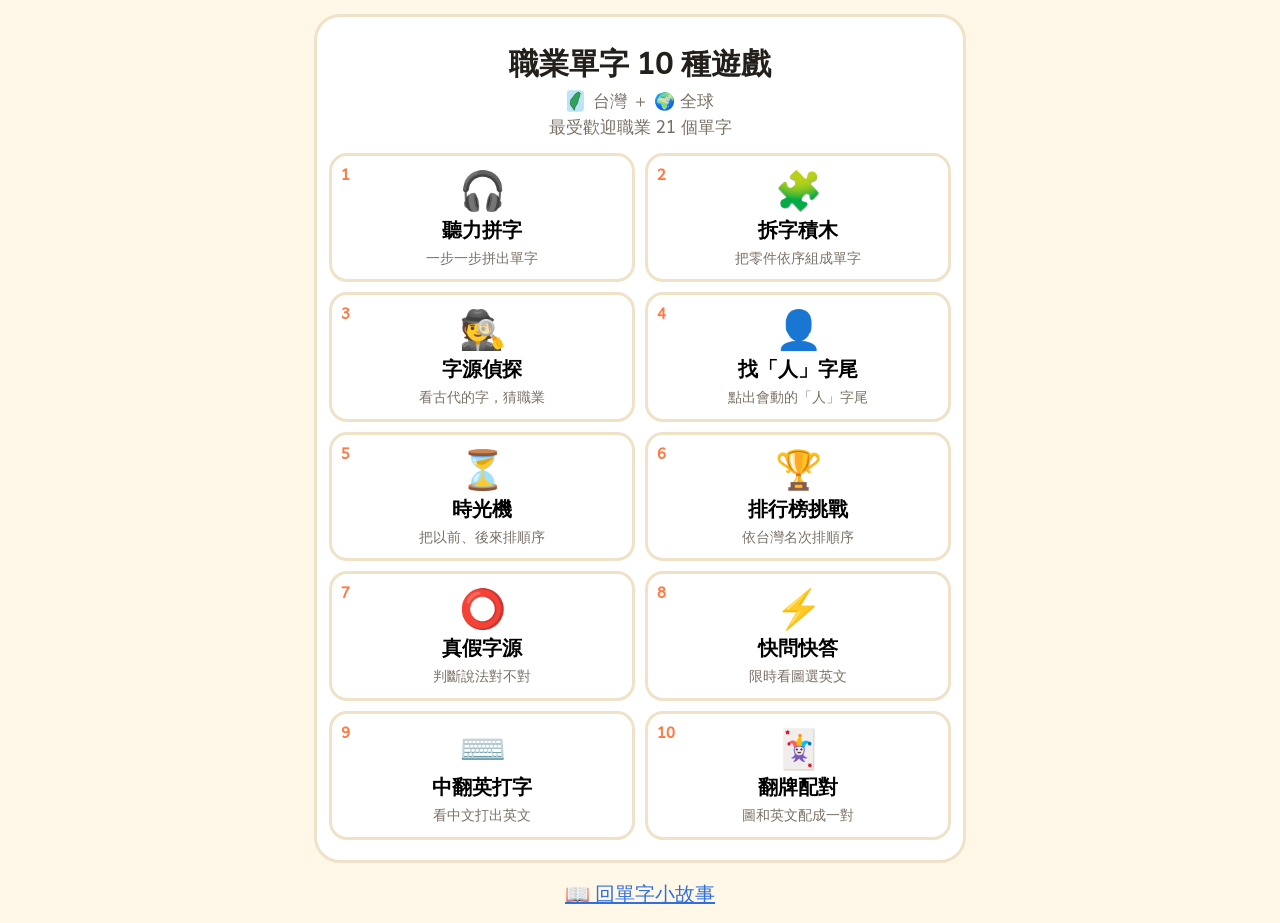
==== games.html @ 7ea319f2 "Add files via upload" ====
<!DOCTYPE html>
<html lang="zh-Hant-TW">
<head>
<meta charset="UTF-8">
<meta name="viewport" content="width=device-width, initial-scale=1">
<title>職業單字 10 種遊戲</title>
<style>
@font-face{font-family:'AndikaEmbed';src:url([data-uri]) format('woff2');font-display:block}
:root{--bg:#FFF7E8;--card:#fff;--ink:#23201C;--soft:#7A7166;--line:#F0E2C8;--hl:#FF7A45;--ok:#2FA35A;--no:#E0483E;--blue:#2F6FDE;
--oBg:#FFE3D6;--oIn:#B03A10;--gBg:#DCF0C8;--gIn:#2C6010;--bBg:#DCE8FB;--bIn:#1B4A9E}
*{box-sizing:border-box}
body{margin:0;background:var(--bg);color:var(--ink);font-family:'AndikaEmbed',"PingFang TC","Noto Sans TC","Microsoft JhengHei",sans-serif;-webkit-text-size-adjust:100%;overflow-x:hidden}
.app{max-width:680px;margin:0 auto;padding:14px}
.card{background:var(--card);border:3px solid var(--line);border-radius:26px;padding:16px 12px 20px;text-align:center}
h1{font-size:30px;margin:4px 0 2px}
.sub{font-size:17px;color:var(--soft);margin-bottom:14px;line-height:1.5}
.grid{display:grid;grid-template-columns:1fr 1fr;gap:10px}
.gi{display:flex;flex-direction:column;align-items:center;gap:3px;padding:12px 6px;border-radius:18px;border:3px solid var(--line);background:#fff;cursor:pointer;font-family:inherit;min-height:112px;position:relative}
.gi .ge{font-size:38px;line-height:1.1}
.gi .gt{font-size:20px;font-weight:700}
.gi .gd{font-size:14px;color:var(--soft);line-height:1.4}
.gi .gn{position:absolute;top:6px;left:9px;font-size:15px;font-weight:700;color:var(--hl)}
.bar{display:flex;justify-content:space-between;align-items:center;font-size:19px;color:var(--soft);margin-bottom:8px}
.bar b{color:var(--ok);font-size:23px}
.q{font-size:26px;font-weight:700;line-height:1.5;min-height:80px;display:flex;flex-direction:column;align-items:center;justify-content:center;gap:6px}
.big{font-size:clamp(62px,17vw,104px);line-height:1.15}
.en{font-family:'AndikaEmbed',sans-serif;font-size:clamp(30px,8vw,50px);line-height:1.3;word-break:break-word}
.ch{display:block;width:100%;font-family:'AndikaEmbed',sans-serif;font-size:30px;min-height:74px;border-radius:18px;border:3px solid var(--line);background:#fff;cursor:pointer;color:var(--ink);margin-top:10px;padding:8px}
.ch.ok{background:#DFF5E6;border-color:var(--ok);color:var(--ok)}
.ch.no{background:#FDE3E1;border-color:var(--no);animation:sh .4s}
@keyframes sh{25%{transform:translateX(-9px)}50%{transform:translateX(9px)}75%{transform:translateX(-5px)}}
.tiles{display:flex;flex-wrap:wrap;justify-content:center;gap:8px;margin-top:12px}
.t{font-family:'AndikaEmbed',sans-serif;font-size:30px;min-width:54px;min-height:62px;padding:4px 12px;border-radius:14px;border:3px solid var(--line);background:#fff;cursor:pointer;color:var(--ink)}
.t.used{opacity:.25}
.slot{min-height:70px;font-family:'AndikaEmbed',sans-serif;font-size:clamp(28px,7vw,44px);border-bottom:4px dashed var(--line);margin:6px 4px;padding:4px;word-break:break-word}
.b{font-size:22px;min-height:62px;padding:8px 20px;border-radius:16px;border:3px solid var(--line);background:#fff;cursor:pointer;font-family:inherit;margin:10px 5px 0}
.b.pri{background:var(--oBg);border-color:var(--hl);color:var(--oIn)}
.fx{position:fixed;top:-60px;font-size:38px;pointer-events:none;animation:fall 1.4s ease-in forwards;z-index:9}
@keyframes fall{to{transform:translateY(110vh) rotate(360deg)}}
.tw{display:inline-block;width:1.05em;height:1.32em;vertical-align:-.3em;border-radius:4px;background:url("data:image/svg+xml;utf8,<svg%20xmlns='http://www.w3.org/2000/svg'%20viewBox='0%200%20300%20380'><rect%20x='0'%20y='0'%20width='300'%20height='380'%20rx='46'%20fill='%23BCE4F6'/><polygon%20points='197,30%20208,35%20216,46%20241,57%20232,64%20225,71%20224,85%20227,96%20217,122%20206,148%20198,176%20193,204%20186,223%20182,237%20171,254%20163,267%20150,289%20138,312%20134,331%20133,350%20126,350%20119,345%20118,334%20113,325%20103,314%2094,303%2086,292%2078,282%2068,263%2061,246%2059,226%2062,204%2065,182%2069,166%2081,150%2091,138%20103,124%20119,105%20132,86%20146,68%20159,56%20169,49%20185,41'%20fill='%232FA35A'%20stroke='%2314532D'%20stroke-width='10'%20stroke-linejoin='round'/></svg>") center/contain no-repeat;margin-right:4px}
.hide{display:none!important}
.msg{font-size:24px;font-weight:700;min-height:40px;margin-top:10px}
.msg.g{color:var(--ok)}.msg.r{color:var(--no)}
.float{position:relative;height:330px;overflow:hidden;border-radius:18px;background:var(--bg);margin-top:10px}
.fw{position:absolute;font-family:'AndikaEmbed',sans-serif;font-size:26px;padding:6px 12px;border-radius:12px;background:#fff;border:3px solid var(--line);cursor:pointer;white-space:nowrap}
.fw.hit{background:#DFF5E6;border-color:var(--ok)}
.fw.miss{background:#FDE3E1;border-color:var(--no)}
.ord{display:flex;flex-direction:column;gap:8px;margin-top:10px}
.oc{font-size:22px;padding:12px;border-radius:16px;border:3px solid var(--line);background:#fff;cursor:pointer;text-align:left;font-family:inherit;display:flex;align-items:center;gap:10px}
.oc .n{font-size:20px;font-weight:700;color:var(--hl);min-width:28px}
.mem{display:grid;grid-template-columns:repeat(4,1fr);gap:8px;margin-top:10px}
.mc{aspect-ratio:3/4;border-radius:14px;border:3px solid var(--line);background:var(--oBg);font-size:26px;display:flex;align-items:center;justify-content:center;cursor:pointer;font-family:'AndikaEmbed',sans-serif;padding:2px;word-break:break-word;line-height:1.1}
.mc.up{background:#fff}
.mc.done{background:#DFF5E6;border-color:var(--ok);opacity:.55}
input[type=text]{font-family:'AndikaEmbed',sans-serif;font-size:30px;padding:10px;width:100%;border-radius:14px;border:3px solid var(--line);text-align:center}
.speed{display:flex;align-items:center;gap:10px;margin:14px auto 0;max-width:340px;font-size:28px}
#rate{flex:1;height:44px;accent-color:var(--hl)}
.timer{height:14px;border-radius:8px;background:var(--line);overflow:hidden;margin-top:8px}
.timer i{display:block;height:100%;background:var(--hl);width:100%}
button:focus-visible{outline:4px solid var(--blue);outline-offset:2px}
@media (prefers-reduced-motion:reduce){.fx{display:none}}
</style>
</head>
<body>
<main class="app">
  <section class="card" id="home">
    <h1>職業單字 10 種遊戲</h1>
    <div class="sub"><i class="tw"></i> 台灣 ＋ 🌍 全球<br>最受歡迎職業 21 個單字</div>
    <div class="grid" id="menu"></div>
  </section>

  <section class="card hide" id="play">
    <div class="bar"><button class="b" id="home2" style="min-height:46px;padding:4px 14px;font-size:17px;margin:0">☰ 回選單</button><span id="prog">1 / 10</span><span>⭐ <b id="sc">0</b></span></div>
    <div id="stage"></div>
    <div class="msg" id="msg"></div>
    <div class="speed"><span aria-hidden="true">🐢</span><input type="range" id="rate" min="0.5" max="1" step="0.1" value="0.8" aria-label="語速"><span aria-hidden="true">🐇</span></div>
  </section>
<div style="text-align:center;margin:14px auto 0"><a href="index.html" style="font-size:20px;color:#2F6FDE">📖 回單字小故事</a></div>
</main>
<script>const DATA={"J": [{"e": "professional athlete", "z": "職業運動員", "ic": "🏃", "tw": 1, "g": 5, "p": [["professional", "職業的"], ["athlete", "比賽的人"]], "o": ["希臘文 athlon", "獎品"]}, {"e": "esports player", "z": "電競選手", "ic": "🎮", "tw": 2, "g": 0, "p": [["esports", "電子競技"], ["play", "玩"], ["er", "的人"]], "o": ["現代英語 e + sports", "電子 + 運動"]}, {"e": "streamer", "z": "直播主", "ic": "📹", "tw": 3, "g": 0, "p": [["stream", "一直流"], ["er", "的人"]], "o": ["古英語 stream", "流動的水"]}, {"e": "doctor", "z": "醫師", "ic": "🩺", "tw": 4, "g": 1, "p": [["doct", "教"], ["or", "的人"]], "o": ["拉丁文 docere", "教"]}, {"e": "baker", "z": "麵包糕點師", "ic": "🍞", "tw": 5, "g": 0, "p": [["bak", "烤"], ["er", "的人"]], "o": ["古英語 bæcere", "烤東西的人"]}, {"e": "programmer", "z": "程式設計師", "ic": "💻", "tw": 6, "g": 4, "p": [["programm", "寫程式"], ["er", "的人"]], "o": ["希臘文 pro + graphein", "先 + 寫"]}, {"e": "painter", "z": "畫家", "ic": "🎨", "tw": 7, "g": 0, "p": [["paint", "畫"], ["er", "的人"]], "o": ["英語 paint", "畫"]}, {"e": "singer", "z": "歌手", "ic": "🎤", "tw": 8, "g": 0, "p": [["sing", "唱歌"], ["er", "的人"]], "o": ["英語 sing", "唱歌"]}, {"e": "computer engineer", "z": "電腦工程師", "ic": "🖥️", "tw": 9, "g": 0, "p": [["computer", "電腦"], ["engin", "機器"], ["eer", "的人"]], "o": ["英語 compute", "計算"]}, {"e": "hairstylist", "z": "髮型師", "ic": "✂️", "tw": 10, "g": 0, "p": [["hair", "頭髮"], ["styl", "造型"], ["ist", "的人"]], "o": ["英語 hair + style", "頭髮 + 造型"]}, {"e": "engineer", "z": "工程師", "ic": "👷", "tw": 0, "g": 1, "p": [["engin", "機器"], ["eer", "的人"]], "o": ["拉丁文 ingenium", "聰明的點子"]}, {"e": "business manager", "z": "企業經理", "ic": "💼", "tw": 0, "g": 2, "p": [["business", "生意"], ["manag", "管理"], ["er", "的人"]], "o": ["拉丁文 manus", "手"]}, {"e": "teacher", "z": "老師", "ic": "🧑‍🏫", "tw": 0, "g": 2, "p": [["teach", "教"], ["er", "的人"]], "o": ["古英語 tæcan", "指出、教"]}, {"e": "lawyer", "z": "律師", "ic": "⚖️", "tw": 0, "g": 4, "p": [["law", "法律"], ["yer", "的人"]], "o": ["中古英語 lawe", "法律"]}, {"e": "psychologist", "z": "心理師", "ic": "🧠", "tw": 0, "g": 5, "p": [["psycho", "心"], ["log", "學問"], ["ist", "的人"]], "o": ["希臘文 psykhe", "心、靈魂"]}, {"e": "nurse", "z": "護理師", "ic": "💉", "tw": 0, "g": 6, "p": [["nurse", "照顧的人"]], "o": ["拉丁文 nutrire", "餵奶、養育"]}, {"e": "designer", "z": "設計師", "ic": "🖌️", "tw": 0, "g": 7, "p": [["de", "畫出來"], ["sign", "記號"], ["er", "的人"]], "o": ["拉丁文 designare", "畫記號"]}, {"e": "police officer", "z": "警察", "ic": "👮", "tw": 0, "g": 7, "p": [["police", "警察"], ["offic", "工作"], ["er", "的人"]], "o": ["希臘文 polis", "城市"]}, {"e": "veterinarian", "z": "獸醫", "ic": "🐶", "tw": 0, "g": 8, "p": [["veterinari", "牛和馬"], ["an", "的人"]], "o": ["拉丁文 veterinae", "牛和馬"]}, {"e": "mechanic", "z": "汽車技師", "ic": "🔧", "tw": 0, "g": 8, "p": [["mechan", "機器"], ["ic", "的人"]], "o": ["希臘文 mekhane", "機器"]}, {"e": "architect", "z": "建築師", "ic": "🏛️", "tw": 0, "g": 10, "p": [["archi", "老大"], ["tect", "蓋房子"]], "o": ["希臘文 arkhi + tekton", "老大 + 蓋房子"]}], "TF": [["doct 的意思是「教」", 1, "doctor 來自拉丁文 docere，意思就是「教」。", 0], ["doctor 以前是「老師」的意思", 1, "拉丁文 doctor 本來指老師，約 1400 年才慢慢變成醫生。", 0], ["athlete 可以拆成 ath + lete", 0, "athlete 拆不開，要整個字記；它來自希臘文 athlon（獎品）。", 1], ["希臘文 athlon 的意思是「獎品」", 1, "為了拿獎品比賽的人，就是 athlete。", 0], ["police 來自希臘文「城市」polis", 1, "polis 是城市 → 管城市的事 → 後來指警察。", 0], ["bake 加 er 要留著 e，寫成 bakeer", 0, "bake 的 e 要去掉，寫成 baker。", 0], ["stream 的意思是「水流」", 1, "影片像水一樣一直流出來，所以叫 streamer。", 0], ["engineer 是 engine 加 er", 0, "engine 去掉 e 再加 eer，寫成 engineer。", 1], ["programmer 中間的 m 要寫兩個", 1, "program + m + er = programmer。", 0], ["teach 的意思是「教」", 1, "teach 來自古英語 tæcan，意思是指出來、教。", 0], ["veterinae 是拉丁文「牛和馬」", 1, "以前獸醫只幫拉車的牛馬看病。", 0], ["archi 的意思是「小弟」", 0, "archi 是「老大、首領」，architect 是蓋房子的老大。", 0], ["-er、-or、-ist 都表示「做這件事的人」", 1, "teacher、doctor、stylist 都是這樣來的。", 0], ["vet 是 veterinarian 的短說法", 1, "平常口語都說 vet。", 0], ["hairstylist 的 styl 來自 style", 1, "style 去掉 e，加上 ist。", 0], ["singer 是 sing 加 er", 1, "唱歌的人就是 singer。", 0], ["tect 的意思是「蓋房子」", 1, "來自希臘文 tekton，建造者、木匠。", 0], ["esports 的 e 代表「英語」", 0, "e 代表 electronic（電子的）。", 0], ["painter 是 paint 加 er", 1, "畫畫的人就是 painter。", 0], ["programmer 來自希臘文「先寫」", 1, "pro（向前）+ graphein（寫）。", 1], ["lawyer 是 law 加 yer", 1, "-yer 是 -ier 的另一種寫法，也表示「人」。", 1], ["psycho 的意思是「心」", 1, "希臘文 psykhē 是心、靈魂；古希臘人用蝴蝶代表它。", 0], ["nurse 可以拆成 nur + se", 0, "nurse 拆不開，要整個字記；它來自拉丁文 nutrire（餵奶、養育）。", 1], ["designer 的 sign 意思是「記號」", 1, "de（出來）+ sign（記號）= 畫出記號。", 1], ["manager 本來是「管馬的人」", 1, "義大利文 maneggiare 是「控制馬」，來自拉丁文 manus（手）。", 1], ["mechan 來自希臘文「機器」", 1, "希臘文 mēkhanē 是機器、工具。", 0]]};</script>
<script>
const $=id=>document.getElementById(id);
const J=DATA.J, TF=DATA.TF;
const WITHP=J.filter(j=>j.p), WITHO=J.filter(j=>j.o), ONEW=J.filter(j=>j.e.indexOf(' ')<0);
let sc=0,qi=0,total=10,G=null,timer=null,adv=false,queue=[];
function rate(){return Math.round(parseFloat($('rate').value)*10)/10}
function speak(t,w){try{speechSynthesis.cancel();const u=new SpeechSynthesisUtterance(t);u.lang='en-US';u.rate=rate()*(w?.9:1);if(w){u.pitch=.82;u.volume=.8}speechSynthesis.speak(u)}catch(e){}}
function sh(a){a=a.slice();for(let i=a.length-1;i>0;i--){const j=Math.floor(Math.random()*(i+1));[a[i],a[j]]=[a[j],a[i]]}return a}
function pick(a,n){return sh(a).slice(0,n)}
function conf(){const e=['⭐','🎉','✨','🌟'];for(let k=0;k<16;k++){const s=document.createElement('span');s.className='fx';s.textContent=e[k%4];s.style.left=Math.random()*100+'vw';s.style.animationDelay=(Math.random()*.4)+'s';document.body.appendChild(s);setTimeout(()=>s.remove(),1900)}}
function say(t,cls){$('msg').className='msg '+(cls||'');$('msg').innerHTML=t}
function why(t){$('msg').className='msg r';$('msg').innerHTML='<span style="font-size:20px;color:var(--ink);font-weight:400">💡 '+t+'</span>'}
function bump(){sc+=adv?3:1;$('sc').textContent=sc;conf()}
/* 答錯 → 幾題後再出現一次 */
function missed(key){if(queue.length<4&&!queue.some(q=>q.k===key)){queue.push({k:key,due:qi+3});if(total<G.n+4)total++;$('prog').innerHTML=lab()}}
function dueItem(pool,keyFn){const i=queue.findIndex(q=>q.due<=qi);if(i>-1){const q=queue.splice(i,1)[0];const it=pool.find(x=>keyFn(x)===q.k);if(it)return it}return null}
function lab(){return (qi+1)+' / '+total+'　'+(adv?'<b style="color:var(--hl)">進階 +3</b>':'<span style="color:var(--soft)">基本 +1</span>')}
function next(){qi++;if(qi>=total){finish()}else{adv=(qi%4===3);$('prog').innerHTML=lab();G.round()}}
function finish(){clearInterval(timer);$('stage').innerHTML='<div class="big">'+(sc>=total?'🏆':sc>=total*0.6?'👍':'💪')+'</div><div class="q">得到 '+sc+' ⭐</div><button class="b pri" onclick="start(G.id)">再玩一次</button><button class="b" onclick="home()">回選單</button>';say('');conf()}
function home(){clearInterval(timer);try{speechSynthesis.cancel()}catch(e){}$('play').classList.add('hide');$('home').classList.remove('hide')}
$('home2').addEventListener('click',home);

const GAMES=[
{id:0,ic:'🎧',t:'聽力拼字',d:'一步一步拼出單字',n:10,
 round(){
  const pool=ONEW.filter(j=>adv?j.e.length>=7:(qi<4?j.e.length<=6:j.e.length<=9));
  const j=dueItem(ONEW,x=>x.e)||pick(pool.length?pool:ONEW,1)[0];this.j=j;this.pos=0;this.wrong=0;this.err=false;
  $('stage').innerHTML='<div class="big">'+j.ic+'</div><div class="q">'+j.z+'</div><div class="slot" id="slot"></div>'+
   '<div id="scaf" style="font-size:19px;color:var(--soft);min-height:26px"></div><div class="tiles" id="tiles"></div>'+
   '<div><button class="b" id="again">🔊 再聽</button><button class="b" id="slow">🐢 慢慢聽</button>'+(adv?'':'<button class="b pri" id="hint">💡 給我一個字母</button>')+'</div>';
  const drawAll=()=>{$('slot').innerHTML=[...j.e].map((c,k)=>k<this.pos?'<span style="color:var(--ok)">'+c+'</span>':(c===' '?'&nbsp;':'<span style="color:var(--line)">_</span>')).join('');
   $('tiles').innerHTML=this.order.map((o,k)=>'<button class="t'+(o.done?' used':'')+'" data-i="'+k+'">'+o.c+'</button>').join('')};
  this.order=sh([...j.e].filter(c=>c!==' ')).map(c=>({c:c,done:false}));
  const mark=ch=>{const o=this.order.find(x=>!x.done&&x.c===ch);if(o)o.done=true};
  const adv2=()=>{if(j.e[this.pos]===' ')this.pos++};
  const fill=()=>{adv2();mark(j.e[this.pos]);speak(j.e[this.pos]);this.pos++;adv2();drawAll();check()};
  const check=()=>{if(this.pos>=j.e.length){if(!this.err)bump();setTimeout(()=>speak(j.e),420);say('拼好了！ '+j.e,'g');setTimeout(next,1800)}};
  drawAll();speak(j.e);
  $('again').onclick=()=>speak(j.e);
  $('slow').onclick=()=>{const r=$('rate').value;$('rate').value=0.5;speak(j.e);$('rate').value=r};
  if($('hint'))$('hint').onclick=()=>fill();
  $('tiles').onclick=ev=>{const b=ev.target.closest('.t');if(!b)return;const o=this.order[+b.dataset.i];if(o.done)return;adv2();
   if(o.c===j.e[this.pos]){o.done=true;speak(o.c);this.pos++;this.wrong=0;adv2();drawAll();say('對！','g');check()}
   else{b.classList.add('no');setTimeout(()=>b.classList.remove('no'),400);this.wrong++;
    if(!this.err){this.err=true;missed(j.e)}
    why('第 '+(this.pos+1)+' 個字母不是 <b>'+o.c+'</b>，再聽一次 🔊');speak(j.e);
    if(this.wrong>=2&&!adv){this.wrong=0;setTimeout(fill,600)}}}}},

{id:1,ic:'🧩',t:'拆字積木',d:'把零件依序組成單字',n:10,
 round(){const j=dueItem(WITHP,x=>x.e)||pick(WITHP.filter(x=>adv?x.p.length>2:x.p.length<=2).length?WITHP.filter(x=>adv?x.p.length>2:x.p.length<=2):WITHP,1)[0];
  this.j=j;this.pos=0;this.err=false;
  $('stage').innerHTML='<div class="big">'+j.ic+'</div><div class="q">'+j.z+'</div><div class="slot" id="slot"></div><div class="tiles" id="tiles"></div>';
  $('tiles').innerHTML=sh(j.p.map((p,k)=>[p,k])).map(([p,k])=>'<button class="t" data-k="'+k+'"><span>'+p[0]+'</span>'+(adv?'':'<br><span style="font-size:16px;color:var(--soft)">'+p[1]+'</span>')+'</button>').join('');
  $('tiles').onclick=ev=>{const b=ev.target.closest('.t');if(!b||b.classList.contains('used'))return;const k=+b.dataset.k;
   if(k===this.pos){b.classList.add('used');speak(j.p[this.pos][0],this.pos>0);this.pos++;
    $('slot').textContent=j.p.slice(0,this.pos).map(x=>x[0]).join('');
    if(this.pos===j.p.length){if(!this.err)bump();$('slot').textContent=j.e;setTimeout(()=>speak(j.e),450);say('組好了！','g');setTimeout(next,1700)}}
   else{b.classList.add('no');setTimeout(()=>b.classList.remove('no'),400);if(!this.err){this.err=true;missed(j.e)}
    why('順序不對。現在要放的是「'+j.p[this.pos][1]+'」的零件；「的人」永遠放最後。')}}}},

{id:2,ic:'🕵️',t:'字源偵探',d:'看古代的字，猜職業',n:10,
 round(){const j=dueItem(WITHO,x=>x.e)||pick(WITHO,1)[0];const o=pick(J.filter(x=>x.e!==j.e),adv?3:2);this.err=false;
  $('stage').innerHTML='<div class="big">📜</div><div class="q">'+j.o[0]+'<br>意思是「'+j.o[1]+'」<br><span style="font-size:20px;color:var(--soft)">變成哪個職業？</span></div><div id="ops"></div>';
  $('ops').innerHTML=sh([j,...o]).map(x=>'<button class="ch" data-e="'+x.e+'">'+x.ic+' '+x.e+'</button>').join('');
  $('ops').onclick=ev=>{const b=ev.target.closest('.ch');if(!b)return;const x=J.find(y=>y.e===b.dataset.e);
   if(x.e===j.e){b.classList.add('ok');if(!this.err)bump();speak(j.e);say('偵探成功！','g');setTimeout(next,1400)}
   else{b.classList.add('no');if(!this.err){this.err=true;missed(j.e)}
    why('<b>'+x.e+'</b> 是「'+x.z+'」'+(x.o?'，它來自 '+x.o[0]:'')+'，不是這一題的答案。')}}}},

{id:3,ic:'👤',t:'找「人」字尾',d:'點出會動的「人」字尾',n:10,
 round(){const good=pick(['er','or','ist','an','eer','yer'],adv?4:3),bad=pick(['ing','ed','ly','est','ful','ness'],adv?4:3);
  const all=sh(good.map(x=>[x,1]).concat(bad.map(x=>[x,0])));this.err=false;
  $('stage').innerHTML='<div class="q">點出「人」的字尾<br><span style="font-size:19px;color:var(--soft)">-er -or -ist -an -eer -yer</span></div><div class="float" id="fl"></div><div class="timer"><i id="tb"></i></div>';
  const fl=$('fl');let left=good.length,t=100;
  all.forEach(([w,g],k)=>{const el=document.createElement('button');el.className='fw';el.textContent=w;
   el.style.left=(6+Math.random()*60)+'%';el.style.top=(4+k*11.5)+'%';fl.appendChild(el);
   let d=(Math.random()>.5?1:-1)*(adv?0.45:0.28),x=parseFloat(el.style.left);
   el._iv=setInterval(()=>{x+=d;if(x<3||x>70)d=-d;el.style.left=x+'%'},40);
   el.onclick=()=>{if(el.classList.contains('hit'))return;
    if(g){el.classList.add('hit');speak(w,1);left--;say('找到了！','g');
     if(!left){if(!this.err)bump();clearInterval(timer);fl.querySelectorAll('.fw').forEach(e=>clearInterval(e._iv));say('全找到了！','g');setTimeout(next,1200)}}
    else{el.classList.add('miss');if(!this.err){this.err=true;missed('suffix')}
     why('<b>-'+w+'</b> 不是「人」。-ed、-ing、-ly、-ful 是動作或樣子；只有 -er、-or、-ist、-an、-eer、-yer 才是人。');
     setTimeout(()=>el.classList.remove('miss'),600)}}});
  clearInterval(timer);timer=setInterval(()=>{t-=adv?1.8:1.2;$('tb').style.width=Math.max(0,t)+'%';
   if(t<=0){clearInterval(timer);fl.querySelectorAll('.fw').forEach(e=>clearInterval(e._iv));why('時間到，還有沒找到的「人」字尾。');setTimeout(next,1400)}},100)}},

{id:4,ic:'⏳',t:'時光機',d:'把以前、後來排順序',n:10,
 round(){const j=dueItem(WITHO,x=>x.e)||pick(WITHO,1)[0];this.j=j;this.err=false;
  const steps=[['📜',(adv?'':'以前：')+j.o[0]+' ＝ '+j.o[1]],['🔤',(adv?'':'後來：')+'變成英文 '+j.e],[j.ic,(adv?'':'現在：')+j.z]];
  this.need=0;
  $('stage').innerHTML='<div class="q">從最早點到最晚</div><div class="ord" id="ord"></div>';
  $('ord').innerHTML=sh([0,1,2]).map(k=>'<button class="oc" data-k="'+k+'"><span class="n">?</span><span style="font-size:30px">'+steps[k][0]+'</span><span>'+steps[k][1]+'</span></button>').join('');
  $('ord').onclick=ev=>{const b=ev.target.closest('.oc');if(!b||b.disabled)return;
   if(+b.dataset.k===this.need){b.querySelector('.n').textContent=(this.need+1);b.style.borderColor='var(--ok)';b.style.background='#DFF5E6';b.disabled=true;this.need++;
    if(this.need===3){if(!this.err)bump();speak(j.e);say('順序正確！','g');setTimeout(next,1400)}}
   else{b.classList.add('no');setTimeout(()=>b.classList.remove('no'),400);if(!this.err){this.err=true;missed(j.e)}
    why('順序是：先有古代的字（'+j.o[0]+'），再變成英文（'+j.e+'），最後才是現在的職業（'+j.z+'）。')}}}},

{id:5,ic:'🏆',t:'排行榜挑戰',d:'依台灣名次排順序',n:10,
 round(){const n=adv?4:3;const three=pick(J.filter(x=>x.tw),n).sort((a,b)=>a.tw-b.tw);this.three=three;this.need=0;this.err=false;
  $('stage').innerHTML='<div class="q"><i class="tw"></i> 台灣小學生最喜歡<br><span style="font-size:19px;color:var(--soft)">從第 1 名開始點</span></div><div class="ord" id="ord"></div>';
  $('ord').innerHTML=sh(three).map(x=>'<button class="oc" data-e="'+x.e+'"><span class="n">?</span><span style="font-size:30px">'+x.ic+'</span><span>'+x.z+'<br><span style="font-size:17px;color:var(--soft)">'+x.e+'</span></span></button>').join('');
  $('ord').onclick=ev=>{const b=ev.target.closest('.oc');if(!b||b.disabled)return;const x=J.find(y=>y.e===b.dataset.e);
   if(x.e===this.three[this.need].e){b.querySelector('.n').textContent='第'+x.tw;b.style.borderColor='var(--ok)';b.style.background='#DFF5E6';b.disabled=true;speak(x.e);this.need++;
    if(this.need===n){if(!this.err)bump();say('排對了！','g');setTimeout(next,1400)}}
   else{b.classList.add('no');setTimeout(()=>b.classList.remove('no'),400);if(!this.err){this.err=true;missed(this.three[0].e)}
    why(x.z+' 是第 '+x.tw+' 名，'+this.three[this.need].z+'（第 '+this.three[this.need].tw+' 名）比較前面。')}}}},

{id:6,ic:'⭕',t:'真假字源',d:'判斷說法對不對',n:10,
 round(){const pool=TF.filter(q=>adv?q[3]===1:q[3]===0);
  const q=dueItem(TF,x=>x[0])||pick(pool.length?pool:TF,1)[0];this.err=false;
  $('stage').innerHTML='<div class="big">🤔</div><div class="q">'+q[0]+'</div><div id="ops"><button class="ch" data-v="1">⭕ 對</button><button class="ch" data-v="0">❌ 錯</button></div>';
  $('ops').onclick=ev=>{const b=ev.target.closest('.ch');if(!b)return;
   if(+b.dataset.v===q[1]){b.classList.add('ok');if(!this.err)bump();say('答對了！<br><span style="font-size:20px;font-weight:400;color:var(--ink)">'+q[2]+'</span>','g');setTimeout(next,2200)}
   else{b.classList.add('no');if(!this.err){this.err=true;missed(q[0])}
    why('正確答案是「'+(q[1]?'對':'錯')+'」。'+q[2])}}}},

{id:7,ic:'⚡',t:'快問快答',d:'限時看圖選英文',n:20,
 round(){const j=dueItem(J,x=>x.e)||pick(J,1)[0],o=pick(J.filter(x=>x.e!==j.e),adv?3:2);let t=100;this.err=false;
  $('stage').innerHTML='<div class="big">'+j.ic+'</div><div class="q">'+j.z+'</div><div id="ops"></div><div class="timer"><i id="tb"></i></div>';
  $('ops').innerHTML=sh([j,...o]).map(x=>'<button class="ch" data-e="'+x.e+'">'+x.e+'</button>').join('');
  clearInterval(timer);timer=setInterval(()=>{t-=adv?3.2:1.8;$('tb').style.width=Math.max(0,t)+'%';
   if(t<=0){clearInterval(timer);missed(j.e);why('時間到，'+j.z+' 是 <b>'+j.e+'</b>。');setTimeout(next,1600)}},100);
  $('ops').onclick=ev=>{const b=ev.target.closest('.ch');if(!b)return;clearInterval(timer);const x=J.find(y=>y.e===b.dataset.e);
   if(x.e===j.e){b.classList.add('ok');bump();speak(j.e);say('快又準！','g');setTimeout(next,1100)}
   else{b.classList.add('no');missed(j.e);why('<b>'+x.e+'</b> 是「'+x.z+'」；'+j.z+' 要選 <b>'+j.e+'</b>。');setTimeout(next,2300)}}}},

{id:8,ic:'⌨️',t:'中翻英打字',d:'看中文打出英文',n:10,
 round(){const pool=ONEW.filter(j=>adv?j.e.length>=8:j.e.length<=7);
  const j=dueItem(ONEW,x=>x.e)||pick(pool.length?pool:ONEW,1)[0];
  $('stage').innerHTML='<div class="big">'+j.ic+'</div><div class="q">'+j.z+'</div><input type="text" id="tin" autocomplete="off" autocapitalize="off" spellcheck="false"><div><button class="b pri" id="go">送出</button>'+(adv?'':'<button class="b" id="hint">💡 提示</button><button class="b" id="lis">🔊 聽</button>')+'</div>';
  const go=()=>{const v=$('tin').value.trim().toLowerCase();
   if(v===j.e){bump();speak(j.e);say('拼對了！','g');setTimeout(next,1300)}
   else{missed(j.e);let i=0;while(i<v.length&&v[i]===j.e[i])i++;
    why('正確是 <b>'+j.e+'</b>。你從第 '+(i+1)+' 個字母開始不一樣。');setTimeout(next,2600)}};
  $('go').onclick=go;$('tin').onkeydown=e=>{if(e.key==='Enter')go()};
  if($('hint'))$('hint').onclick=()=>{say('開頭是 '+j.e.slice(0,Math.ceil(j.e.length/2))+'…');speak(j.e)};
  if($('lis'))$('lis').onclick=()=>speak(j.e);
  $('tin').focus()}},

{id:9,ic:'🃏',t:'翻牌配對',d:'圖和英文配成一對',n:1,
 round(){const num=6;const six=pick(J,num);let cards=sh(six.map(j=>({k:j.e,f:j.ic,t:'ic'})).concat(six.map(j=>({k:j.e,f:j.e,t:'en'}))));
  this.open=[];this.done=0;
  $('stage').innerHTML='<div class="q">找出 '+num+' 對</div><div class="mem" id="mem"></div>';
  $('mem').innerHTML=cards.map((c,k)=>'<button class="mc" data-k="'+k+'">?</button>').join('');
  $('mem').onclick=ev=>{const b=ev.target.closest('.mc');if(!b||b.classList.contains('done')||b.classList.contains('up')||this.open.length>1)return;
   const c=cards[+b.dataset.k];b.classList.add('up');b.innerHTML='<span style="font-size:'+(c.t==='ic'?'30px':'15px')+'">'+c.f+'</span>';
   if(c.t==='en')speak(c.f);this.open.push([b,c]);
   if(this.open.length===2){const[[b1,c1],[b2,c2]]=this.open;
    if(c1.k===c2.k&&c1.t!==c2.t){b1.classList.add('done');b2.classList.add('done');this.open=[];this.done++;sc++;$('sc').textContent=sc;say('配對成功！','g');
     if(this.done===num){conf();say('全部配對完成！','g');setTimeout(()=>{total=sc;finish()},1300)}}
    else{const j1=J.find(x=>x.e===c1.k),j2=J.find(x=>x.e===c2.k);
     why('這兩張不是一對：'+j1.ic+' 是 <b>'+j1.e+'</b>（'+j1.z+'），'+j2.ic+' 是 <b>'+j2.e+'</b>（'+j2.z+'）。');
     setTimeout(()=>{[b1,b2].forEach(x=>{x.classList.remove('up');x.textContent='?'});this.open=[]},1600)}}}}}
];

$('menu').innerHTML=GAMES.map((g,k)=>'<button class="gi" data-k="'+k+'"><span class="gn">'+(k+1)+'</span><span class="ge">'+g.ic+'</span><span class="gt">'+g.t+'</span><span class="gd">'+g.d+'</span></button>').join('');
$('menu').onclick=ev=>{const b=ev.target.closest('.gi');if(b)start(+b.dataset.k)};
function start(k){G=GAMES[k];sc=0;qi=0;total=G.n;queue=[];adv=false;
 $('home').classList.add('hide');$('play').classList.remove('hide');
 $('sc').textContent=0;$('prog').innerHTML=(G.n>1?lab():'配對');say('');G.round()}
</script>
</body>
</html>
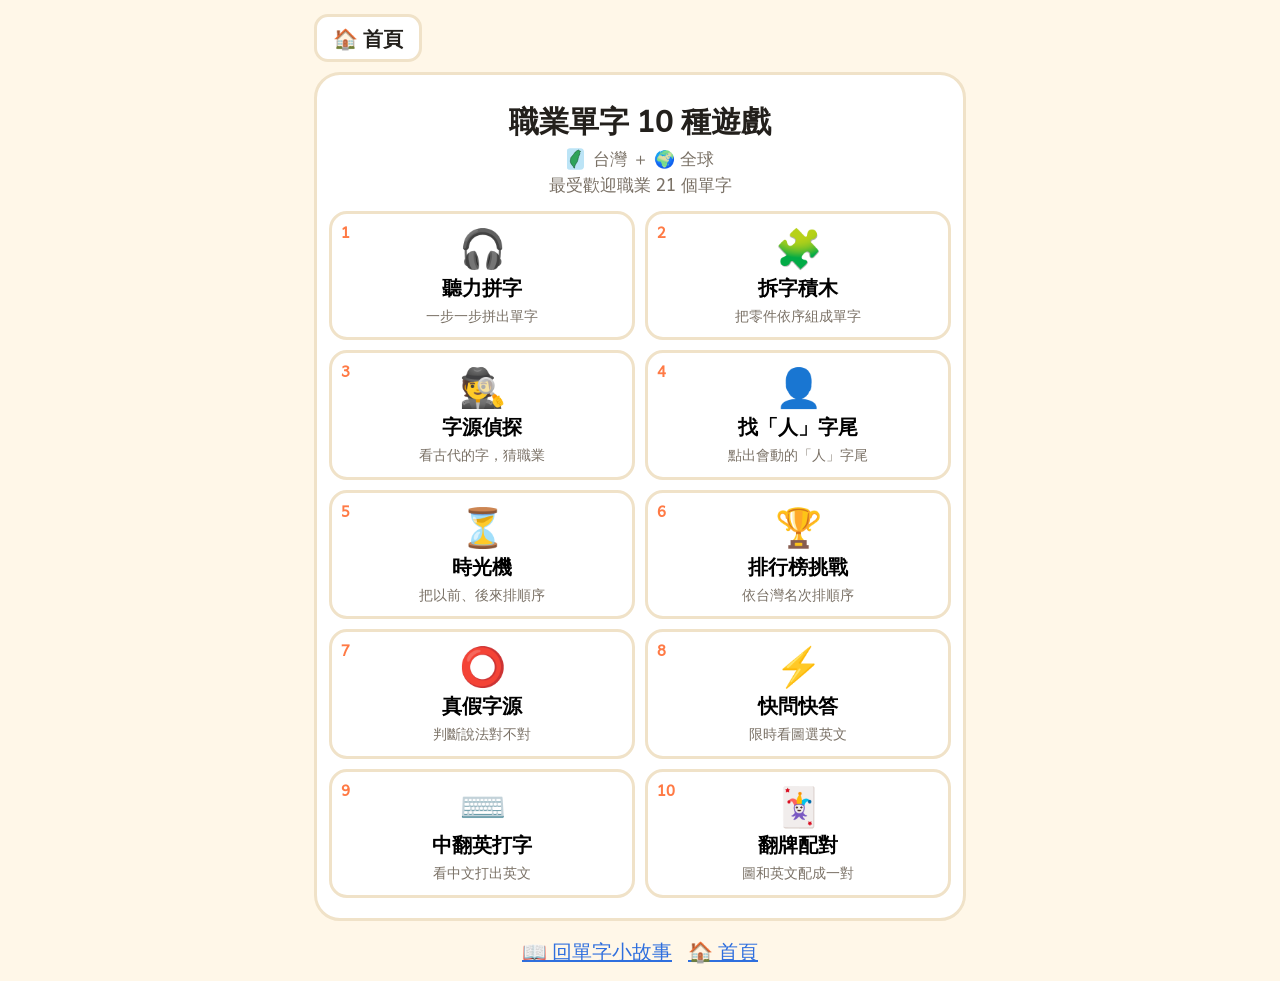
==== commit 9861fdf7: "新增主題式首頁：挑戰、單字卡、遊戲、大人榜單一點就開始 - index.html 改成首頁（_build_home.js 從 story.html、games.html 產生） - 原本的單字小故事改" ====
--- a/games.html
+++ b/games.html
@@ -59,10 +59,12 @@
 .timer i{display:block;height:100%;background:var(--hl);width:100%}
 button:focus-visible{outline:4px solid var(--blue);outline-offset:2px}
 @media (prefers-reduced-motion:reduce){.fx{display:none}}
+.homeln{display:inline-flex;align-items:center;min-height:48px;padding:0 16px;margin-bottom:10px;border-radius:14px;border:3px solid var(--line);background:#fff;color:var(--ink);font-size:20px;font-weight:700;text-decoration:none}
 </style>
 </head>
 <body>
 <main class="app">
+<a class="homeln" href="index.html">🏠 首頁</a>
   <section class="card" id="home">
     <h1>職業單字 10 種遊戲</h1>
     <div class="sub"><i class="tw"></i> 台灣 ＋ 🌍 全球<br>最受歡迎職業 21 個單字</div>
@@ -75,7 +77,7 @@
     <div class="msg" id="msg"></div>
     <div class="speed"><span aria-hidden="true">🐢</span><input type="range" id="rate" min="0.5" max="1" step="0.1" value="0.8" aria-label="語速"><span aria-hidden="true">🐇</span></div>
   </section>
-<div style="text-align:center;margin:14px auto 0"><a href="index.html" style="font-size:20px;color:#2F6FDE">📖 回單字小故事</a></div>
+<div style="text-align:center;margin:14px auto 0"><a href="story.html" style="font-size:20px;color:#2F6FDE">📖 回單字小故事</a>　<a href="index.html" style="font-size:20px;color:#2F6FDE">🏠 首頁</a></div>
 </main>
 <script>const DATA={"J": [{"e": "professional athlete", "z": "職業運動員", "ic": "🏃", "tw": 1, "g": 5, "p": [["professional", "職業的"], ["athlete", "比賽的人"]], "o": ["希臘文 athlon", "獎品"]}, {"e": "esports player", "z": "電競選手", "ic": "🎮", "tw": 2, "g": 0, "p": [["esports", "電子競技"], ["play", "玩"], ["er", "的人"]], "o": ["現代英語 e + sports", "電子 + 運動"]}, {"e": "streamer", "z": "直播主", "ic": "📹", "tw": 3, "g": 0, "p": [["stream", "一直流"], ["er", "的人"]], "o": ["古英語 stream", "流動的水"]}, {"e": "doctor", "z": "醫師", "ic": "🩺", "tw": 4, "g": 1, "p": [["doct", "教"], ["or", "的人"]], "o": ["拉丁文 docere", "教"]}, {"e": "baker", "z": "麵包糕點師", "ic": "🍞", "tw": 5, "g": 0, "p": [["bak", "烤"], ["er", "的人"]], "o": ["古英語 bæcere", "烤東西的人"]}, {"e": "programmer", "z": "程式設計師", "ic": "💻", "tw": 6, "g": 4, "p": [["programm", "寫程式"], ["er", "的人"]], "o": ["希臘文 pro + graphein", "先 + 寫"]}, {"e": "painter", "z": "畫家", "ic": "🎨", "tw": 7, "g": 0, "p": [["paint", "畫"], ["er", "的人"]], "o": ["英語 paint", "畫"]}, {"e": "singer", "z": "歌手", "ic": "🎤", "tw": 8, "g": 0, "p": [["sing", "唱歌"], ["er", "的人"]], "o": ["英語 sing", "唱歌"]}, {"e": "computer engineer", "z": "電腦工程師", "ic": "🖥️", "tw": 9, "g": 0, "p": [["computer", "電腦"], ["engin", "機器"], ["eer", "的人"]], "o": ["英語 compute", "計算"]}, {"e": "hairstylist", "z": "髮型師", "ic": "✂️", "tw": 10, "g": 0, "p": [["hair", "頭髮"], ["styl", "造型"], ["ist", "的人"]], "o": ["英語 hair + style", "頭髮 + 造型"]}, {"e": "engineer", "z": "工程師", "ic": "👷", "tw": 0, "g": 1, "p": [["engin", "機器"], ["eer", "的人"]], "o": ["拉丁文 ingenium", "聰明的點子"]}, {"e": "business manager", "z": "企業經理", "ic": "💼", "tw": 0, "g": 2, "p": [["business", "生意"], ["manag", "管理"], ["er", "的人"]], "o": ["拉丁文 manus", "手"]}, {"e": "teacher", "z": "老師", "ic": "🧑‍🏫", "tw": 0, "g": 2, "p": [["teach", "教"], ["er", "的人"]], "o": ["古英語 tæcan", "指出、教"]}, {"e": "lawyer", "z": "律師", "ic": "⚖️", "tw": 0, "g": 4, "p": [["law", "法律"], ["yer", "的人"]], "o": ["中古英語 lawe", "法律"]}, {"e": "psychologist", "z": "心理師", "ic": "🧠", "tw": 0, "g": 5, "p": [["psycho", "心"], ["log", "學問"], ["ist", "的人"]], "o": ["希臘文 psykhe", "心、靈魂"]}, {"e": "nurse", "z": "護理師", "ic": "💉", "tw": 0, "g": 6, "p": [["nurse", "照顧的人"]], "o": ["拉丁文 nutrire", "餵奶、養育"]}, {"e": "designer", "z": "設計師", "ic": "🖌️", "tw": 0, "g": 7, "p": [["de", "畫出來"], ["sign", "記號"], ["er", "的人"]], "o": ["拉丁文 designare", "畫記號"]}, {"e": "police officer", "z": "警察", "ic": "👮", "tw": 0, "g": 7, "p": [["police", "警察"], ["offic", "工作"], ["er", "的人"]], "o": ["希臘文 polis", "城市"]}, {"e": "veterinarian", "z": "獸醫", "ic": "🐶", "tw": 0, "g": 8, "p": [["veterinari", "牛和馬"], ["an", "的人"]], "o": ["拉丁文 veterinae", "牛和馬"]}, {"e": "mechanic", "z": "汽車技師", "ic": "🔧", "tw": 0, "g": 8, "p": [["mechan", "機器"], ["ic", "的人"]], "o": ["希臘文 mekhane", "機器"]}, {"e": "architect", "z": "建築師", "ic": "🏛️", "tw": 0, "g": 10, "p": [["archi", "老大"], ["tect", "蓋房子"]], "o": ["希臘文 arkhi + tekton", "老大 + 蓋房子"]}], "TF": [["doct 的意思是「教」", 1, "doctor 來自拉丁文 docere，意思就是「教」。", 0], ["doctor 以前是「老師」的意思", 1, "拉丁文 doctor 本來指老師，約 1400 年才慢慢變成醫生。", 0], ["athlete 可以拆成 ath + lete", 0, "athlete 拆不開，要整個字記；它來自希臘文 athlon（獎品）。", 1], ["希臘文 athlon 的意思是「獎品」", 1, "為了拿獎品比賽的人，就是 athlete。", 0], ["police 來自希臘文「城市」polis", 1, "polis 是城市 → 管城市的事 → 後來指警察。", 0], ["bake 加 er 要留著 e，寫成 bakeer", 0, "bake 的 e 要去掉，寫成 baker。", 0], ["stream 的意思是「水流」", 1, "影片像水一樣一直流出來，所以叫 streamer。", 0], ["engineer 是 engine 加 er", 0, "engine 去掉 e 再加 eer，寫成 engineer。", 1], ["programmer 中間的 m 要寫兩個", 1, "program + m + er = programmer。", 0], ["teach 的意思是「教」", 1, "teach 來自古英語 tæcan，意思是指出來、教。", 0], ["veterinae 是拉丁文「牛和馬」", 1, "以前獸醫只幫拉車的牛馬看病。", 0], ["archi 的意思是「小弟」", 0, "archi 是「老大、首領」，architect 是蓋房子的老大。", 0], ["-er、-or、-ist 都表示「做這件事的人」", 1, "teacher、doctor、stylist 都是這樣來的。", 0], ["vet 是 veterinarian 的短說法", 1, "平常口語都說 vet。", 0], ["hairstylist 的 styl 來自 style", 1, "style 去掉 e，加上 ist。", 0], ["singer 是 sing 加 er", 1, "唱歌的人就是 singer。", 0], ["tect 的意思是「蓋房子」", 1, "來自希臘文 tekton，建造者、木匠。", 0], ["esports 的 e 代表「英語」", 0, "e 代表 electronic（電子的）。", 0], ["painter 是 paint 加 er", 1, "畫畫的人就是 painter。", 0], ["programmer 來自希臘文「先寫」", 1, "pro（向前）+ graphein（寫）。", 1], ["lawyer 是 law 加 yer", 1, "-yer 是 -ier 的另一種寫法，也表示「人」。", 1], ["psycho 的意思是「心」", 1, "希臘文 psykhē 是心、靈魂；古希臘人用蝴蝶代表它。", 0], ["nurse 可以拆成 nur + se", 0, "nurse 拆不開，要整個字記；它來自拉丁文 nutrire（餵奶、養育）。", 1], ["designer 的 sign 意思是「記號」", 1, "de（出來）+ sign（記號）= 畫出記號。", 1], ["manager 本來是「管馬的人」", 1, "義大利文 maneggiare 是「控制馬」，來自拉丁文 manus（手）。", 1], ["mechan 來自希臘文「機器」", 1, "希臘文 mēkhanē 是機器、工具。", 0]]};</script>
 <script>
@@ -240,6 +242,9 @@
 function start(k){G=GAMES[k];sc=0;qi=0;total=G.n;queue=[];adv=false;
  $('home').classList.add('hide');$('play').classList.remove('hide');
  $('sc').textContent=0;$('prog').innerHTML=(G.n>1?lab():'配對');say('');G.round()}
+/* 從首頁直接進入：#g1～#g10 */
+function route(){const m=location.hash.match(/^#g(\d+)$/);if(m&&GAMES[+m[1]-1]){home();start(+m[1]-1)}}
+route();addEventListener('hashchange',route);
 </script>
 </body>
 </html>
